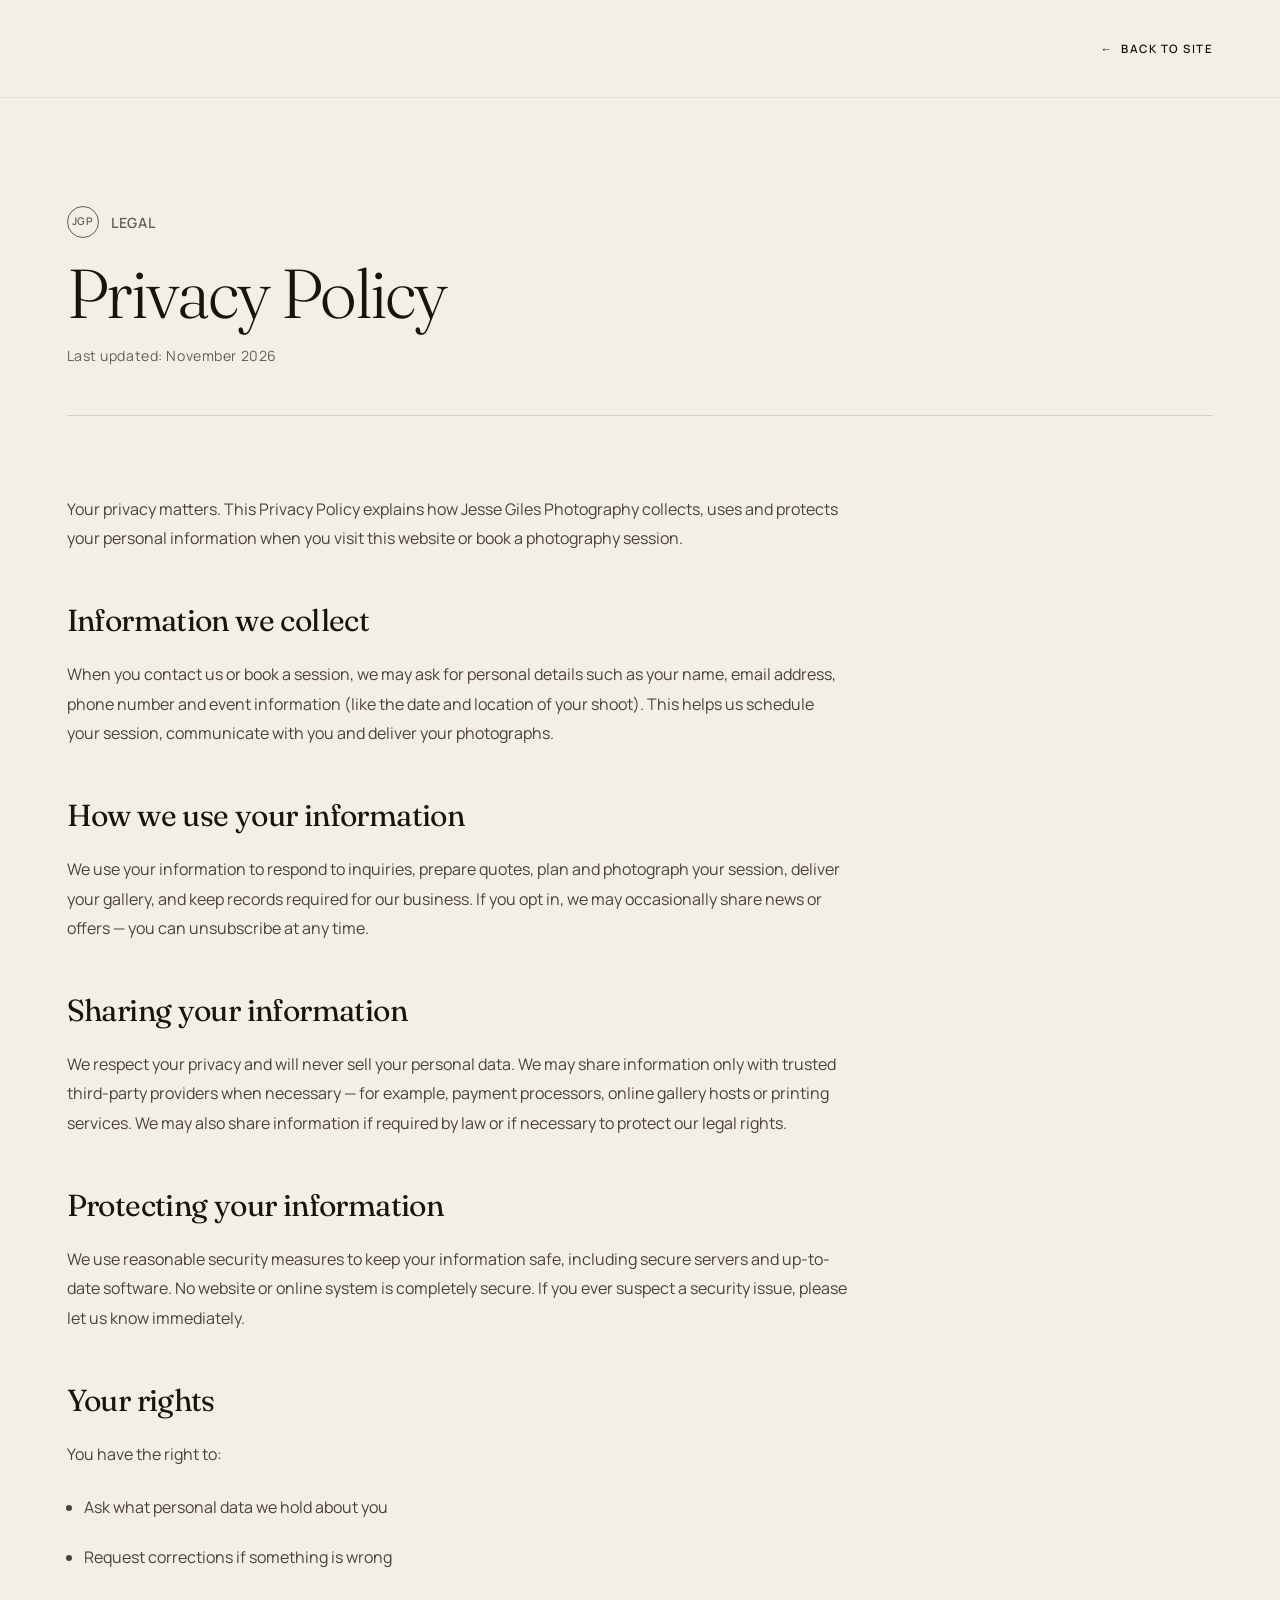
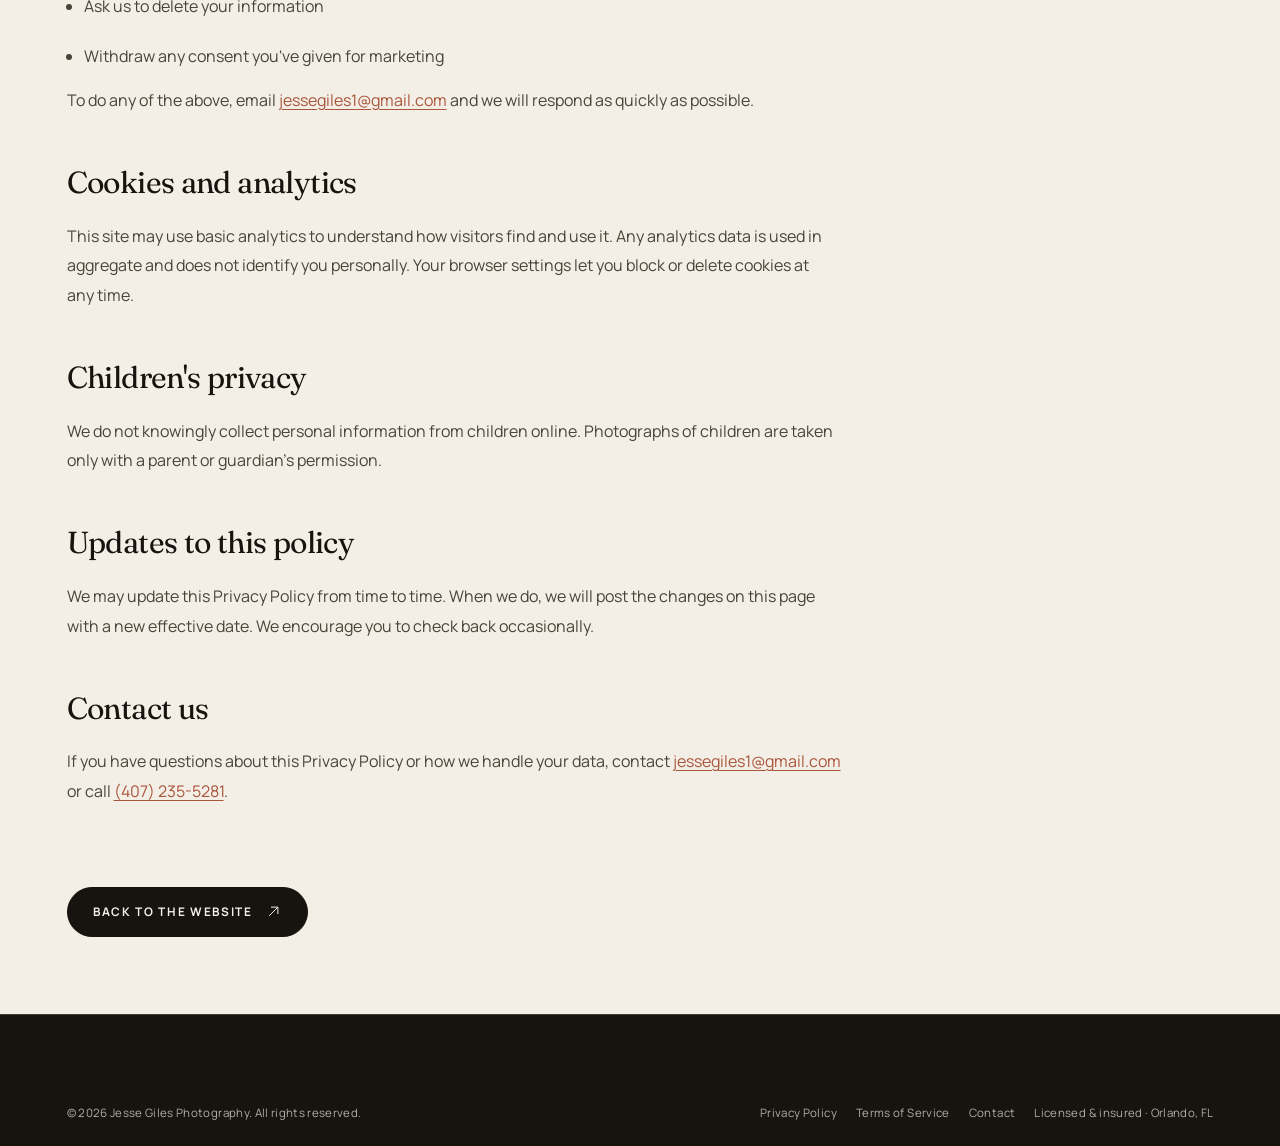
==== privacy-policy.html @ 2204b974 "website updated" ====
<!DOCTYPE html>
<html lang="en">
<head>
  <meta charset="utf-8">
  <meta name="viewport" content="width=device-width, initial-scale=1">
  <title>Privacy Policy | Jesse Giles Photography</title>
  <meta name="description" content="How Jesse Giles Photography collects, uses and protects your personal information.">
  <meta name="theme-color" content="#17130f">
  <link rel="icon" href="assets/img/favicon.svg" type="image/svg+xml">
  <link rel="preload" href="assets/fonts/fraunces-roman.woff2" as="font" type="font/woff2" crossorigin>
  <link rel="preload" href="assets/fonts/manrope.woff2" as="font" type="font/woff2" crossorigin>
  <link rel="stylesheet" href="assets/css/style.css">
</head>
<body class="legal-page">

  <a class="skip-link" href="#main">Skip to content</a>

  <header class="header header--solid">
    <div class="header__inner">
      <a class="brand" href="index.html" aria-label="Jesse Giles Photography, home">
        <span class="brand__logo" aria-hidden="true"></span>
      </a>
      <a class="header__back" href="index.html"><span aria-hidden="true">←</span> Back to site</a>
    </div>
  </header>

  <main id="main" class="legal-page">
    <div class="shell">
      <div class="legal-hero">
        <p class="eyebrow"><span class="eyebrow__num">JGP</span> Legal</p>
        <h1>Privacy Policy</h1>
        <p>Last updated: November 2026</p>
      </div>

      <div class="legal-body">
        <p>Your privacy matters. This Privacy Policy explains how Jesse Giles Photography collects, uses and protects your personal information when you visit this website or book a photography session.</p>

        <h2>Information we collect</h2>
        <p>When you contact us or book a session, we may ask for personal details such as your name, email address, phone number and event information (like the date and location of your shoot). This helps us schedule your session, communicate with you and deliver your photographs.</p>

        <h2>How we use your information</h2>
        <p>We use your information to respond to inquiries, prepare quotes, plan and photograph your session, deliver your gallery, and keep records required for our business. If you opt in, we may occasionally share news or offers — you can unsubscribe at any time.</p>

        <h2>Sharing your information</h2>
        <p>We respect your privacy and will never sell your personal data. We may share information only with trusted third-party providers when necessary — for example, payment processors, online gallery hosts or printing services. We may also share information if required by law or if necessary to protect our legal rights.</p>

        <h2>Protecting your information</h2>
        <p>We use reasonable security measures to keep your information safe, including secure servers and up-to-date software. No website or online system is completely secure. If you ever suspect a security issue, please let us know immediately.</p>

        <h2>Your rights</h2>
        <p>You have the right to:</p>
        <ul>
          <li>Ask what personal data we hold about you</li>
          <li>Request corrections if something is wrong</li>
          <li>Ask us to delete your information</li>
          <li>Withdraw any consent you've given for marketing</li>
        </ul>
        <p>To do any of the above, email <a href="mailto:jessegiles1@gmail.com">jessegiles1@gmail.com</a> and we will respond as quickly as possible.</p>

        <h2>Cookies and analytics</h2>
        <p>This site may use basic analytics to understand how visitors find and use it. Any analytics data is used in aggregate and does not identify you personally. Your browser settings let you block or delete cookies at any time.</p>

        <h2>Children's privacy</h2>
        <p>We do not knowingly collect personal information from children online. Photographs of children are taken only with a parent or guardian's permission.</p>

        <h2>Updates to this policy</h2>
        <p>We may update this Privacy Policy from time to time. When we do, we will post the changes on this page with a new effective date. We encourage you to check back occasionally.</p>

        <h2>Contact us</h2>
        <p>If you have questions about this Privacy Policy or how we handle your data, contact <a href="mailto:jessegiles1@gmail.com">jessegiles1@gmail.com</a> or call <a href="tel:+14072355281">(407) 235-5281</a>.</p>
      </div>

      <div class="legal-foot">
        <a class="btn btn--dark" href="index.html"><span>Back to the website</span><svg class="ico" viewBox="0 0 24 24" aria-hidden="true"><path d="M5 19 19 5M8 5h11v11"/></svg></a>
      </div>
    </div>
  </main>

  <footer class="footer">
    <div class="shell">
      <div class="footer__bottom" style="border-top:0;">
        <p>© 2026 Jesse Giles Photography. All rights reserved.</p>
        <div class="footer__legal">
          <a href="privacy-policy.html">Privacy Policy</a>
          <a href="terms-of-service.html">Terms of Service</a>
          <a href="index.html#contact">Contact</a>
          <span>Licensed &amp; insured · Orlando, FL</span>
        </div>
      </div>
    </div>
  </footer>

</body>
</html>
---- assets/css/style.css ----
/* ==========================================================================
   Jesse Giles Photography — 2026 redesign
   Palette: warm ivory, espresso ink, clay accent
   Type: Fraunces (display) + Manrope (sans)
   ========================================================================== */

/* ---------- Fonts ---------- */
@font-face {
  font-family: "Fraunces";
  font-style: normal;
  font-weight: 300 700;
  font-display: swap;
  src: url("../fonts/fraunces-roman.woff2") format("woff2");
}
@font-face {
  font-family: "Fraunces";
  font-style: italic;
  font-weight: 300 700;
  font-display: swap;
  src: url("../fonts/fraunces-italic.woff2") format("woff2");
}
@font-face {
  font-family: "Manrope";
  font-style: normal;
  font-weight: 400 700;
  font-display: swap;
  src: url("../fonts/manrope.woff2") format("woff2");
}

/* ---------- Reset ---------- */
*,
*::before,
*::after {
  box-sizing: border-box;
}

html {
  -webkit-text-size-adjust: 100%;
  scroll-behavior: smooth;
  scroll-padding-top: 6rem;
}

body,
h1,
h2,
h3,
h4,
p,
figure,
blockquote,
ul,
ol,
dl,
dd {
  margin: 0;
}
ul,
ol {
  padding: 0;
  list-style: none;
}
img,
svg {
  display: block;
  max-width: 100%;
}
img {
  height: auto;
}
button,
input,
select,
textarea {
  font: inherit;
  color: inherit;
}
button {
  background: none;
  border: 0;
  cursor: pointer;
}
a {
  color: inherit;
  text-decoration: none;
}
::selection {
  background: var(--clay);
  color: var(--cream);
}

/* ---------- Tokens ---------- */
:root {
  --ink: #17130f;
  --ink-2: #241e18;
  --ink-3: #33291f;
  --cream: #f4efe6;
  --cream-2: #ece5d9;
  --paper: #faf7f1;
  --sand: #e8dfd0;
  --clay: #a9553c;
  --clay-soft: #d9a58f;
  --olive: #6d7259;
  --muted: #665e54;
  --muted-light: rgba(244, 239, 230, 1);
  --line: rgba(23, 19, 15, 0.14);
  --line-soft: rgba(23, 19, 15, 0.08);
  --line-light: rgba(244, 239, 230, 0.18);
  --serif: "Fraunces", "Iowan Old Style", Georgia, serif;
  --sans: "Manrope", "Helvetica Neue", Arial, sans-serif;
  --gutter: clamp(1.25rem, 5.2vw, 5.5rem);
  --shell: 1480px;
  --section-y: clamp(4.5rem, 7.5vw, 8rem);
  --ease: cubic-bezier(0.22, 1, 0.36, 1);
  --header-h: 88px;
}

/* ---------- Base ---------- */
html {
  scrollbar-color: var(--ink) var(--cream-2);
}
body {
  background: var(--cream);
  color: var(--ink);
  font-family: var(--sans);
  font-size: 16px;
  line-height: 1.65;
  font-weight: 400;
  -webkit-font-smoothing: antialiased;
  -moz-osx-font-smoothing: grayscale;
  overflow-x: hidden;
}
body.is-locked {
  overflow: hidden;
}

.shell {
  width: 100%;
  max-width: var(--shell);
  margin-inline: auto;
  padding-inline: var(--gutter);
}

.section {
  padding-block: var(--section-y);
}

p {
  text-wrap: pretty;
}
h1,
h2,
h3 {
  text-wrap: balance;
}

em {
  font-style: italic;
}

.display {
  font-family: var(--serif);
  font-weight: 400;
  font-size: clamp(2.5rem, 5.1vw, 4.9rem);
  line-height: 1.02;
  letter-spacing: -0.028em;
  font-optical-sizing: auto;
}
.display em {
  font-style: italic;
  font-weight: 300;
  letter-spacing: -0.01em;
}

.eyebrow {
  display: flex;
  align-items: center;
  gap: 0.8rem;
  font-size: 0.74rem;
  font-weight: 600;
  letter-spacing: 0.15em;
  text-transform: uppercase;
  color: var(--muted);
  line-height: 1.5;
}
.eyebrow--light {
  color: var(--muted-light);
}
.eyebrow__num {
  display: inline-flex;
  align-items: center;
  justify-content: center;
  min-width: 2rem;
  height: 2rem;
  border: 1px solid currentColor;
  border-radius: 50%;
  font-size: 0.66rem;
  letter-spacing: 0.04em;
}
.eyebrow__dot {
  width: 6px;
  height: 6px;
  border-radius: 50%;
  background: var(--clay-soft);
  box-shadow: 0 0 0 4px rgba(217, 165, 143, 0.18);
}

.link-arrow {
  display: inline-flex;
  align-items: center;
  gap: 0.6rem;
  font-size: 0.84rem;
  font-weight: 600;
  letter-spacing: 0.1em;
  text-transform: uppercase;
  padding-bottom: 0.35rem;
  border-bottom: 1px solid var(--line);
  transition:
    color 0.35s var(--ease),
    border-color 0.35s var(--ease);
}
.link-arrow span {
  transition: transform 0.4s var(--ease);
}
.link-arrow:hover {
  color: var(--clay);
  border-color: var(--clay);
}
.link-arrow:hover span {
  transform: translateX(4px);
}
.link-arrow--light {
  color: var(--cream);
  border-color: var(--line-light);
}
.link-arrow--light:hover {
  color: var(--clay-soft);
  border-color: var(--clay-soft);
}

.fineprint {
  font-size: 0.85rem;
  line-height: 1.7;
  color: var(--muted);
  padding-top: 0.9rem;
  border-top: 1px solid var(--line);
}

/* ---------- Grain + cursor ---------- */
.grain {
  position: fixed;
  inset: 0;
  z-index: 900;
  pointer-events: none;
  opacity: 0.035;
  background-image: url("data:image/svg+xml,%3Csvg xmlns='http://www.w3.org/2000/svg' width='140' height='140'%3E%3Cfilter id='n'%3E%3CfeTurbulence type='fractalNoise' baseFrequency='0.85' numOctaves='3' stitchTiles='stitch'/%3E%3C/filter%3E%3Crect width='140' height='140' filter='url(%23n)'/%3E%3C/svg%3E");
  background-size: 140px 140px;
  mix-blend-mode: multiply;
}
.cursor {
  position: fixed;
  top: 0;
  left: 0;
  z-index: 1600;
  pointer-events: none;
  opacity: 0;
  transition: opacity 0.3s ease;
  mix-blend-mode: difference;
}
body.has-cursor .cursor {
  opacity: 1;
}
body.has-cursor,
body.has-cursor a,
body.has-cursor button,
body.has-cursor .gallery__open {
  cursor: none;
}
body.has-cursor input,
body.has-cursor textarea,
body.has-cursor select {
  cursor: auto;
}
.cursor__dot,
.cursor__ring {
  position: fixed;
  top: 0;
  left: 0;
  border-radius: 50%;
  transform: translate(-50%, -50%);
  pointer-events: none;
}
.cursor__dot {
  width: 5px;
  height: 5px;
  background: var(--cream);
  mix-blend-mode: difference;
}
.cursor__ring {
  width: 38px;
  height: 38px;
  border: 1px solid rgba(244, 239, 230, 0.65);
  mix-blend-mode: difference;
  transition:
    width 0.35s var(--ease),
    height 0.35s var(--ease),
    background 0.35s var(--ease),
    border-color 0.35s var(--ease);
}
.cursor.is-hover .cursor__ring {
  width: 64px;
  height: 64px;
  background: rgba(244, 239, 230, 0.14);
  border-color: rgba(244, 239, 230, 0.9);
}

/* ---------- Skip link ---------- */
.skip-link {
  position: fixed;
  top: 0.75rem;
  left: 0.75rem;
  z-index: 3000;
  padding: 0.7rem 1.1rem;
  background: var(--ink);
  color: var(--cream);
  font-size: 0.8rem;
  letter-spacing: 0.08em;
  text-transform: uppercase;
  transform: translateY(-160%);
  transition: transform 0.3s var(--ease);
}
.skip-link:focus-visible {
  transform: none;
  outline: 2px solid var(--clay-soft);
}

/* ---------- Buttons ---------- */
.btn {
  position: relative;
  display: inline-flex;
  align-items: center;
  gap: 0.85rem;
  padding: 1.05rem 1.6rem;
  border: 1px solid transparent;
  border-radius: 100px;
  font-size: 0.74rem;
  font-weight: 700;
  letter-spacing: 0.14em;
  text-transform: uppercase;
  line-height: 1;
  overflow: hidden;
  isolation: isolate;
  transition:
    color 0.4s var(--ease),
    border-color 0.4s var(--ease),
    background-color 0.4s var(--ease);
}
.btn::before {
  content: "";
  position: absolute;
  inset: 0;
  z-index: -1;
  background: var(--clay);
  transform: translateY(101%);
  transition: transform 0.5s var(--ease);
}
.btn:hover::before {
  transform: translateY(0);
}
.btn:hover {
  color: var(--cream);
  border-color: var(--clay);
}
.btn .ico {
  width: 15px;
  height: 15px;
  flex: none;
  fill: none;
  stroke: currentColor;
  stroke-width: 1.6;
  transition: transform 0.45s var(--ease);
}
.btn:hover .ico {
  transform: translate(2px, -2px);
}

.btn--light {
  background: var(--cream);
  color: var(--ink);
  border-color: var(--cream);
}
.btn--dark {
  background: var(--ink);
  color: var(--cream);
  border-color: var(--ink);
}
.btn--outline {
  background: transparent;
  color: var(--ink);
  border-color: var(--line);
}
.btn--outline:hover {
  color: var(--cream);
}
.btn--sm {
  padding: 0.9rem 1.3rem;
  font-size: 0.72rem;
  gap: 0.6rem;
}
.btn--sm .ico {
  width: 12px;
  height: 12px;
}

.btn__count {
  display: inline-flex;
  align-items: center;
  justify-content: center;
  min-width: 1.7rem;
  height: 1.7rem;
  padding-inline: 0.35rem;
  border-radius: 100px;
  background: rgba(23, 19, 15, 0.08);
  font-size: 0.68rem;
  letter-spacing: 0.02em;
}
.btn:hover .btn__count {
  background: rgba(244, 239, 230, 0.18);
}

.round-btn {
  width: 48px;
  height: 48px;
  display: grid;
  place-items: center;
  border: 1px solid var(--line);
  border-radius: 50%;
  transition:
    background 0.35s var(--ease),
    color 0.35s var(--ease),
    border-color 0.35s var(--ease);
}
.round-btn svg {
  width: 18px;
  height: 18px;
  fill: none;
  stroke: currentColor;
  stroke-width: 1.4;
}
.round-btn:hover {
  background: var(--ink);
  color: var(--cream);
  border-color: var(--ink);
}

/* ---------- Header ---------- */
.header {
  position: fixed;
  top: 0;
  left: 0;
  right: 0;
  z-index: 800;
  color: var(--cream);
  transition:
    color 0.45s var(--ease),
    background-color 0.45s var(--ease),
    border-color 0.45s var(--ease),
    transform 0.5s var(--ease);
  border-bottom: 1px solid transparent;
}
.header__inner {
  max-width: var(--shell);
  margin-inline: auto;
  padding: 1.15rem var(--gutter);
  display: flex;
  align-items: center;
  justify-content: space-between;
  gap: 2rem;
}
.header.is-scrolled {
  background: rgba(244, 239, 230, 0.86);
  -webkit-backdrop-filter: blur(16px);
  backdrop-filter: blur(16px);
  color: var(--ink);
  border-bottom-color: var(--line-soft);
}
.header.is-hidden {
  transform: translateY(-100%);
}
.header.is-menu-open {
  color: var(--cream);
  background: transparent;
  border-color: transparent;
  backdrop-filter: none;
}

.brand {
  display: inline-flex;
  align-items: center;
  color: inherit;
}
.brand__logo {
  display: block;
  width: clamp(190px, 11vw, 215px);
  aspect-ratio: 472 / 150;
  transition: opacity 0.35s var(--ease);
}
.brand__logo img {
  width: 100%;
}
header .brand__logo img:last-child {
  display: none;
}
header.is-scrolled .brand__logo img:first-child {
  display: none;
}
header.is-scrolled .brand__logo img:last-child {
  display: block;
}
.brand--footer .brand__logo {
  width: clamp(190px, 11vw, 215px);
}

.nav ul {
  display: flex;
  align-items: center;
  gap: clamp(1.1rem, 2.4vw, 2.4rem);
}
.nav__link {
  position: relative;
  font-size: 0.76rem;
  font-weight: 600;
  letter-spacing: 0.11em;
  text-transform: uppercase;
  padding-block: 0.5rem;
}
.nav__link::after {
  content: "";
  position: absolute;
  left: 0;
  bottom: 0.1rem;
  width: 100%;
  height: 1px;
  background: currentColor;
  transform: scaleX(0);
  transform-origin: right;
  transition: transform 0.45s var(--ease);
}
.nav__link:hover::after,
.nav__link.is-active::after {
  transform: scaleX(1);
  transform-origin: left;
}

.header__actions {
  display: flex;
  align-items: center;
  gap: 1rem;
}

.nav-toggle {
  display: none;
  align-items: center;
  gap: 0.7rem;
  padding: 0.6rem 0;
  font-size: 0.72rem;
  font-weight: 600;
  letter-spacing: 0.18em;
  text-transform: uppercase;
}
.nav-toggle__bars {
  display: flex;
  flex-direction: column;
  gap: 5px;
  width: 22px;
}
.nav-toggle__bars i {
  display: block;
  height: 1px;
  width: 100%;
  background: currentColor;
  transition:
    transform 0.4s var(--ease),
    width 0.4s var(--ease);
}
.nav-toggle[aria-expanded="true"] .nav-toggle__bars i:first-child {
  transform: translateY(3px) rotate(45deg);
}
.nav-toggle[aria-expanded="true"] .nav-toggle__bars i:last-child {
  transform: translateY(-3px) rotate(-45deg);
}

/* ---------- Mobile menu ---------- */
.mobile-menu {
  position: fixed;
  inset: 0;
  z-index: 780;
  background: var(--ink);
  color: var(--cream);
  padding: calc(var(--header-h) + 2rem) var(--gutter) 2.5rem;
  display: flex;
  flex-direction: column;
  justify-content: space-between;
  visibility: hidden;
  opacity: 0;
  clip-path: inset(0 0 100% 0);
  transition:
    clip-path 0.7s var(--ease),
    opacity 0.5s,
    visibility 0.7s;
}
.mobile-menu.is-open {
  visibility: visible;
  opacity: 1;
  clip-path: inset(0 0 0 0);
}
.mobile-menu nav ul {
  display: flex;
  flex-direction: column;
  gap: 0.15rem;
}
.mobile-menu nav a {
  display: flex;
  align-items: baseline;
  gap: 1.1rem;
  padding: 0.55rem 0;
  font-family: var(--serif);
  font-size: clamp(2rem, 8vw, 3.1rem);
  line-height: 1.1;
  letter-spacing: -0.02em;
  border-bottom: 1px solid rgba(244, 239, 230, 0.08);
}
.mobile-menu nav a span {
  font-family: var(--sans);
  font-size: 0.68rem;
  letter-spacing: 0.15em;
  color: var(--clay-soft);
  min-width: 1.4rem;
}
.mobile-menu__foot {
  display: flex;
  flex-wrap: wrap;
  gap: 0.4rem 1.5rem;
  padding-top: 1.5rem;
  border-top: 1px solid var(--line-light);
  font-size: 0.85rem;
  color: var(--muted-light);
}
.mobile-menu__foot a {
  color: var(--cream);
}
.mobile-menu__foot p {
  width: 100%;
  font-size: 0.78rem;
  letter-spacing: 0.08em;
  text-transform: uppercase;
}

/* ---------- Hero ---------- */
.hero {
  position: relative;
  min-height: 100svh;
  display: flex;
  flex-direction: column;
  justify-content: flex-end;
  color: var(--cream);
  overflow: hidden;
  isolation: isolate;
}
.hero__media {
  position: absolute;
  inset: 0;
  z-index: -2;
  overflow: hidden;
  background: var(--ink-2);
}
.hero__img {
  width: 100%;
  height: 100%;
  object-fit: cover;
  object-position: center 40%;
  transform: scale(1.06);
  filter: saturate(0.92);
}
.hero__veil {
  position: absolute;
  inset: 0;
  background:
    linear-gradient(
      to top,
      rgba(13, 10, 8, 0.92) 0%,
      rgba(13, 10, 8, 0.42) 38%,
      rgba(13, 10, 8, 0.14) 62%,
      rgba(13, 10, 8, 0.52) 100%
    ),
    radial-gradient(
      120% 80% at 70% 20%,
      rgba(169, 85, 60, 0.18),
      rgba(0, 0, 0, 0.6) 60%
    );
}
.hero__content {
  padding-top: calc(var(--header-h) + 3rem);
  padding-bottom: clamp(1.75rem, 4vh, 3rem);
}
.hero__eyebrow {
  margin-bottom: clamp(1.4rem, 2.6vw, 2.2rem);
}
.hero__title {
  font-family: var(--serif);
  font-size: clamp(3rem, 7.9vw, 7.6rem);
  font-weight: 300;
  line-height: 0.94;
  letter-spacing: -0.035em;
  max-width: 17ch;
}
.hero__title em {
  font-style: italic;
  color: var(--clay-soft);
}
.hero__title .line {
  display: block;
  overflow: hidden;
  padding-bottom: 0.06em;
  margin-bottom: -0.06em;
}
.hero__title .line__inner {
  display: block;
  transform: translateY(0);
}

@keyframes heroIn {
  from {
    opacity: 0;
    transform: translateY(1.1rem);
  }
  to {
    opacity: 1;
    transform: none;
  }
}
.hero__eyebrow,
.hero__lower,
.hero__foot {
  animation: heroIn 0.85s var(--ease) both;
}
.hero__lower {
  animation-delay: 0.1s;
}
.hero__foot {
  animation-delay: 0.2s;
}
.hero__lower {
  display: grid;
  grid-template-columns: minmax(0, 1fr) auto;
  align-items: end;
  gap: 2rem 4rem;
  margin-top: clamp(2rem, 4vw, 3.2rem);
  padding-top: clamp(1.5rem, 3vw, 2rem);
  border-top: 1px solid var(--line-light);
}
.hero__lede {
  max-width: 34rem;
  font-size: clamp(1rem, 1.15vw, 1.1rem);
  line-height: 1.75;
  color: rgba(244, 239, 230, 0.88);
}
.hero__actions {
  display: flex;
  flex-direction: column;
  align-items: flex-start;
  gap: 1.25rem;
}
.hero__actions .link-arrow {
  align-self: flex-start;
}

.hero__foot {
  display: flex;
  align-items: center;
  justify-content: space-between;
  gap: 2rem;
  padding-top: 1.4rem;
  padding-bottom: 1.6rem;
  border-top: 1px solid var(--line-light);
  font-size: 0.8rem;
  letter-spacing: 0.03em;
  color: rgba(244, 239, 230, 0.84);
}
.hero__award {
  display: flex;
  align-items: center;
  gap: 0.8rem;
}
.hero__award-star {
  color: var(--clay-soft);
  font-size: 1.1rem;
}
.hero__award strong {
  color: var(--cream);
  font-weight: 600;
}
.hero__award span {
  color: rgba(244, 239, 230, 0.72);
  font-size: 0.7rem;
  letter-spacing: 0.16em;
  text-transform: uppercase;
}
.hero__award p {
  line-height: 1.45;
}
.hero__scroll {
  display: inline-flex;
  align-items: center;
  gap: 0.7rem;
  font-size: 0.7rem;
  letter-spacing: 0.18em;
  text-transform: uppercase;
  color: rgba(244, 239, 230, 0.78);
}
.hero__scroll-line {
  position: relative;
  width: 42px;
  height: 1px;
  background: rgba(244, 239, 230, 0.25);
  overflow: hidden;
}
.hero__scroll-line::after {
  content: "";
  position: absolute;
  inset: 0;
  background: var(--clay-soft);
  transform: translateX(-100%);
  animation: scrollLine 2.6s var(--ease) infinite;
}
@keyframes scrollLine {
  0% {
    transform: translateX(-100%);
  }
  55%,
  100% {
    transform: translateX(100%);
  }
}
.hero__booking {
  display: inline-flex;
  align-items: center;
  gap: 0.55rem;
}
.status-dot {
  width: 6px;
  height: 6px;
  border-radius: 50%;
  background: #9ab07b;
  box-shadow: 0 0 0 4px rgba(154, 176, 123, 0.16);
}

/* ---------- Marquee ---------- */
.marquee {
  background: var(--cream);
  color: var(--ink);
  border-bottom: 1px solid var(--line);
  overflow: hidden;
  padding: 1.05rem 0;
}
.marquee__track {
  display: flex;
  align-items: center;
  gap: 2.2rem;
  width: max-content;
  animation: marquee 44s linear infinite;
}
.marquee__track span {
  font-family: var(--serif);
  font-size: clamp(1.05rem, 1.8vw, 1.5rem);
  font-weight: 300;
  letter-spacing: -0.01em;
  white-space: nowrap;
}
.marquee__track i {
  color: var(--clay);
  font-style: normal;
  font-size: 0.7rem;
}
@keyframes marquee {
  from {
    transform: translateX(0);
  }
  to {
    transform: translateX(-50%);
  }
}

/* ---------- Intro ---------- */
.intro {
  padding-bottom: clamp(3rem, 6vw, 5rem);
}
.intro__grid {
  display: grid;
  grid-template-columns: minmax(180px, 0.62fr) 1.9fr;
  gap: clamp(2rem, 5vw, 5rem);
  align-items: start;
}
.intro__aside {
  position: sticky;
  top: 8rem;
  display: flex;
  flex-direction: column;
  gap: 1.6rem;
}
.intro__small {
  font-size: 0.84rem;
  line-height: 1.7;
  color: var(--muted);
  letter-spacing: 0.01em;
}
.intro__title {
  max-width: 19ch;
}
.intro__title em {
  color: var(--clay);
}
.intro__copy {
  display: grid;
  grid-template-columns: 1fr 1fr;
  gap: 1.5rem 2.8rem;
  margin-top: clamp(2rem, 3.4vw, 2.8rem);
  max-width: 60rem;
}
.intro__copy p {
  font-size: 1rem;
  line-height: 1.75;
  color: #40382f;
}
.intro__signature {
  display: flex;
  flex-direction: column;
  gap: 0.25rem;
  margin-top: 2.2rem;
  font-family: var(--serif);
  font-style: italic;
  font-size: 1.85rem;
  line-height: 1;
  color: var(--ink);
}
.intro__signature span {
  font-family: var(--sans);
  font-style: normal;
  font-size: 0.68rem;
  letter-spacing: 0.2em;
  text-transform: uppercase;
  color: var(--muted);
  margin-top: 0.35rem;
}

.stats {
  display: grid;
  grid-template-columns: repeat(4, 1fr);
  gap: 0;
  margin-top: clamp(4rem, 8vw, 7rem);
  border-top: 1px solid var(--line);
  border-bottom: 1px solid var(--line);
}
.stat {
  padding: clamp(1.6rem, 3vw, 2.4rem) clamp(1rem, 2vw, 2rem);
  border-right: 1px solid var(--line);
}
.stat:first-child {
  padding-left: 0;
}
.stat:last-child {
  border-right: 0;
}
.stat__num {
  font-family: var(--serif);
  font-size: clamp(2.6rem, 4.4vw, 4rem);
  line-height: 1;
  letter-spacing: -0.04em;
  display: flex;
  align-items: flex-start;
  gap: 0.1rem;
}
.stat__x,
.stat__plus {
  font-size: 0.45em;
  color: var(--clay);
  margin-top: 0.22em;
}
.stat__label {
  margin-top: 0.9rem;
  font-size: 0.74rem;
  letter-spacing: 0.13em;
  text-transform: uppercase;
  line-height: 1.7;
  color: var(--muted);
}

/* ---------- Section head ---------- */
.section-head {
  display: grid;
  grid-template-columns: minmax(0, 1.55fr) minmax(0, 0.8fr);
  gap: clamp(2rem, 5vw, 5rem);
  align-items: end;
  margin-bottom: clamp(2.25rem, 4.2vw, 3.75rem);
}
.section-head__title {
  margin-top: 1.35rem;
  max-width: 18ch;
}
.section-head__title em {
  color: var(--clay);
}
.section-head__side {
  padding-bottom: 0.5rem;
  max-width: 26rem;
  justify-self: end;
}
.section-head__side > p {
  font-size: 0.96rem;
  line-height: 1.75;
  color: #4b4238;
}
.section-head__meta {
  margin-top: 1rem;
  font-size: 0.7rem !important;
  letter-spacing: 0.18em;
  text-transform: uppercase;
  color: var(--muted) !important;
}
.section-head--stack {
  margin-bottom: clamp(2rem, 4vw, 3rem);
}

/* ---------- Work / gallery ---------- */
.work {
  padding-top: clamp(3rem, 6vw, 5rem);
}
.gallery {
  columns: 3;
  column-gap: clamp(0.7rem, 1.5vw, 1.35rem);
  counter-reset: gallery;
}
.gallery__item {
  counter-increment: gallery;
  break-inside: avoid;
  margin-bottom: clamp(0.7rem, 1.5vw, 1.35rem);
  opacity: 1;
}
.gallery__item.is-hidden {
  display: none;
}
.gallery__open {
  display: block;
  width: 100%;
  text-align: left;
}
.gallery__frame {
  display: block;
  position: relative;
  overflow: hidden;
  background: var(--sand);
}
.gallery__frame img {
  width: 100%;
  height: auto;
  transition:
    transform 1.1s var(--ease),
    filter 0.7s var(--ease);
  transform: scale(1.001);
}
.gallery__open:hover .gallery__frame img,
.gallery__open:focus-visible .gallery__frame img {
  transform: scale(1.045);
  filter: brightness(0.92);
}
.gallery__meta {
  display: flex;
  align-items: center;
  justify-content: space-between;
  gap: 1rem;
  padding: 0.7rem 0.1rem 0;
  font-size: 0.7rem;
  letter-spacing: 0.18em;
  text-transform: uppercase;
  color: var(--muted);
}
.gallery__num::before {
  content: counter(gallery, decimal-leading-zero);
}
.gallery__view {
  display: inline-flex;
  align-items: center;
  gap: 0.35rem;
  opacity: 0;
  transform: translateY(4px);
  transition:
    opacity 0.4s var(--ease),
    transform 0.4s var(--ease);
}
.gallery__view svg {
  width: 11px;
  height: 11px;
  fill: none;
  stroke: currentColor;
  stroke-width: 1.8;
}
.gallery__open:hover .gallery__view,
.gallery__open:focus-visible .gallery__view {
  opacity: 1;
  transform: none;
}

.gallery__more {
  display: flex;
  flex-direction: column;
  align-items: center;
  gap: 1rem;
  margin-top: clamp(2rem, 4vw, 3.2rem);
}
.gallery__note {
  font-size: 0.78rem;
  letter-spacing: 0.06em;
  color: var(--muted);
  text-align: center;
}

/* ---------- About ---------- */
.about {
  background: var(--paper);
  border-top: 1px solid var(--line-soft);
  border-bottom: 1px solid var(--line-soft);
}
.about__grid {
  display: grid;
  grid-template-columns: minmax(0, 0.95fr) minmax(0, 1fr);
  gap: clamp(3rem, 7vw, 7rem);
  align-items: start;
}
.about__media {
  position: relative;
  padding-bottom: 5rem;
  padding-right: 2rem;
}
.about__portrait {
  overflow: hidden;
  position: relative;
  z-index: 1;
}
.about__portrait img {
  width: 100%;
  aspect-ratio: 3 / 2;
  object-fit: cover;
  object-position: center 35%;
  filter: saturate(0.9);
}
.about__detail {
  position: absolute;
  z-index: 2;
  right: 0;
  bottom: 0;
  width: 46%;
  border: 8px solid var(--paper);
  overflow: hidden;
}
.about__detail img {
  width: 100%;
  aspect-ratio: 3 / 4;
  object-fit: cover;
}
.badge {
  position: absolute;
  z-index: 3;
  left: -1.5rem;
  bottom: 7rem;
  width: 132px;
  height: 132px;
  border-radius: 50%;
  background: var(--ink);
  color: var(--cream);
  display: grid;
  place-items: center;
  box-shadow: 0 18px 40px rgba(23, 19, 15, 0.22);
}
.badge__ring {
  position: absolute;
  inset: 8px;
  width: calc(100% - 16px);
  height: calc(100% - 16px);
  animation: spin 28s linear infinite;
}
.badge__ring text {
  fill: var(--cream);
  font-family: var(--sans);
  font-size: 7.1px;
  font-weight: 500;
  letter-spacing: 1.45px;
}
.badge__center {
  font-family: var(--serif);
  font-size: 1.9rem;
  letter-spacing: -0.04em;
}
@keyframes spin {
  to {
    transform: rotate(360deg);
  }
}

.about__title {
  margin-top: 1.35rem;
  max-width: 15ch;
}
.about__title em {
  color: var(--clay);
}
.about__copy {
  margin-top: clamp(1.8rem, 3vw, 2.4rem);
  display: flex;
  flex-direction: column;
  gap: 1.2rem;
}
.about__copy p {
  font-size: 1rem;
  line-height: 1.8;
  color: #40382f;
  max-width: 54ch;
}
.about__quote {
  margin-top: 2.2rem;
  padding: 0.2rem 0 0.2rem 1.4rem;
  border-left: 1px solid var(--clay);
}
.about__quote p {
  font-family: var(--serif);
  font-size: clamp(1.25rem, 1.9vw, 1.6rem);
  line-height: 1.35;
  letter-spacing: -0.01em;
  color: var(--ink);
  font-style: italic;
}
.values {
  margin-top: 2.6rem;
  border-top: 1px solid var(--line);
}
.values li {
  display: grid;
  grid-template-columns: 2.4rem 1fr;
  gap: 0.35rem 1.2rem;
  padding: 1.35rem 0;
  border-bottom: 1px solid var(--line);
}
.values__num {
  font-size: 0.66rem;
  letter-spacing: 0.1em;
  color: var(--clay);
  padding-top: 0.35rem;
}
.values h3 {
  font-family: var(--serif);
  font-weight: 400;
  font-size: 1.2rem;
  letter-spacing: -0.01em;
}
.values p {
  grid-column: 2;
  font-size: 0.88rem;
  line-height: 1.7;
  color: var(--muted);
  max-width: 46ch;
}
.about__body .btn {
  margin-top: 2.2rem;
}

/* ---------- Frames ---------- */
.frames {
  position: relative;
  background: var(--ink);
  color: var(--cream);
  overflow: hidden;
}
.frames__pin {
  min-height: 100svh;
  display: flex;
  flex-direction: column;
  justify-content: center;
  gap: clamp(2rem, 5vh, 3.6rem);
  padding-block: clamp(4.5rem, 9vh, 7rem);
}
.frames__head {
  width: 100%;
}
.frames__title {
  margin-top: 1.25rem;
  font-size: clamp(2.4rem, 5.6vw, 5.4rem);
  color: var(--cream);
}
.frames__title em {
  color: var(--clay-soft);
}
.frames__viewport {
  overflow: hidden;
}
.frames__track {
  display: flex;
  align-items: flex-end;
  gap: clamp(1rem, 2.2vw, 2.2rem);
  width: max-content;
  padding-left: var(--gutter);
  padding-right: var(--gutter);
  will-change: transform;
}
.frame {
  flex: none;
}
.frame img {
  object-fit: cover;
  filter: saturate(0.9);
}
.frame--tall img {
  height: clamp(300px, 46vh, 520px);
  width: auto;
  aspect-ratio: 2 / 3;
}
.frame--wide img {
  height: clamp(230px, 34vh, 390px);
  width: auto;
  aspect-ratio: 3 / 2;
}
.frame figcaption {
  display: flex;
  align-items: center;
  gap: 0.6rem;
  padding-top: 0.8rem;
  font-size: 0.72rem;
  letter-spacing: 0.16em;
  text-transform: uppercase;
  color: var(--muted-light);
}
.frame figcaption span {
  color: var(--clay-soft);
  font-size: 0.66rem;
}
.frames__end {
  flex: none;
  width: clamp(260px, 26vw, 360px);
  padding-left: clamp(1rem, 3vw, 3rem);
  padding-bottom: 1.5rem;
  display: flex;
  flex-direction: column;
  align-items: flex-start;
  gap: 1.5rem;
}
.frames__end p {
  font-family: var(--serif);
  font-size: clamp(1.5rem, 2.4vw, 2.1rem);
  line-height: 1.2;
  letter-spacing: -0.02em;
  color: rgba(244, 239, 230, 0.9);
}
.frames__progress {
  width: 100%;
  margin-top: 0.5rem;
  height: 1px;
  background: rgba(244, 239, 230, 0.16);
}
.frames__progress span {
  display: block;
  height: 100%;
  width: 100%;
  background: var(--clay-soft);
  transform: scaleX(0);
  transform-origin: left;
}

/* ---------- Experience ---------- */
.experience {
  background: var(--cream);
}
.steps {
  position: relative;
  margin-top: clamp(1rem, 2vw, 2rem);
  border-top: 1px solid var(--line);
}
.step {
  display: grid;
  grid-template-columns: clamp(70px, 9vw, 140px) minmax(0, 1fr);
  gap: clamp(1rem, 3vw, 3rem);
  padding: clamp(2rem, 3.6vw, 3rem) 0;
  border-bottom: 1px solid var(--line);
  position: relative;
}
.step__marker {
  display: flex;
  align-items: flex-start;
  padding-top: 0.2rem;
}
.step__marker span {
  display: grid;
  place-items: center;
  width: 46px;
  height: 46px;
  border: 1px solid var(--line);
  border-radius: 50%;
  font-size: 0.7rem;
  letter-spacing: 0.04em;
  color: var(--muted);
  transition:
    background 0.5s var(--ease),
    color 0.5s var(--ease),
    border-color 0.5s var(--ease);
}
.step.is-active .step__marker span {
  background: var(--ink);
  color: var(--cream);
  border-color: var(--ink);
}
.step__content {
  max-width: 60rem;
}
.step__content h3 {
  font-family: var(--serif);
  font-size: clamp(1.65rem, 2.8vw, 2.4rem);
  font-weight: 400;
  letter-spacing: -0.025em;
  line-height: 1.15;
}
.step__content p {
  margin-top: 0.85rem;
  max-width: 62ch;
  font-size: 0.98rem;
  line-height: 1.75;
  color: #4b4238;
}
.step__tag {
  display: inline-block;
  margin-top: 1rem;
  font-size: 0.68rem;
  letter-spacing: 0.16em;
  text-transform: uppercase;
  color: var(--clay);
}
.experience__cta {
  display: flex;
  align-items: center;
  justify-content: space-between;
  flex-wrap: wrap;
  gap: 1.5rem;
  margin-top: clamp(2.5rem, 4vw, 3.5rem);
}
.experience__cta p {
  font-family: var(--serif);
  font-size: clamp(1.3rem, 2vw, 1.7rem);
  letter-spacing: -0.015em;
}

/* ---------- Investment ---------- */
.investment {
  background: var(--sand);
  border-top: 1px solid var(--line-soft);
}
.packages {
  display: grid;
  grid-template-columns: repeat(5, minmax(0, 1fr));
  gap: 1.05rem;
  align-items: stretch;
}
.package {
  position: relative;
  display: flex;
  flex-direction: column;
  padding: clamp(1.25rem, 1.8vw, 1.75rem);
  background: var(--paper);
  border: 1px solid rgba(23, 19, 15, 0.1);
  transition:
    transform 0.5s var(--ease),
    box-shadow 0.5s var(--ease),
    border-color 0.5s var(--ease);
}
.package:hover {
  transform: translateY(-6px);
  box-shadow: 0 24px 46px rgba(23, 19, 15, 0.1);
  border-color: rgba(23, 19, 15, 0.2);
}
.package--featured {
  background: var(--ink);
  color: var(--cream);
  border-color: var(--ink);
}
.package--featured:hover {
  box-shadow: 0 26px 52px rgba(23, 19, 15, 0.26);
}
.package__flag {
  position: absolute;
  top: -1px;
  right: 1.1rem;
  transform: translateY(-50%);
  background: var(--clay);
  color: var(--cream);
  font-size: 0.62rem;
  font-weight: 700;
  letter-spacing: 0.16em;
  text-transform: uppercase;
  padding: 0.4rem 0.7rem;
  border-radius: 100px;
}
.package__name {
  font-size: 0.7rem;
  letter-spacing: 0.2em;
  text-transform: uppercase;
  color: var(--muted);
}
.package--featured .package__name {
  color: var(--muted-light);
}
.package__price {
  display: flex;
  align-items: flex-start;
  gap: 0.15rem;
  font-family: var(--serif);
  font-size: clamp(2.3rem, 3.4vw, 3.2rem);
  line-height: 1;
  letter-spacing: -0.04em;
  margin-top: 1.5rem;
  font-variant-numeric: lining-nums;
}
.package__price span {
  font-size: 0.45em;
  margin-top: 0.3em;
  color: var(--clay);
}
.package--featured .package__price span {
  color: var(--clay-soft);
}
.package__hours {
  margin-top: 0.5rem;
  font-size: 0.78rem;
  color: var(--muted);
  letter-spacing: 0.02em;
}
.package--featured .package__hours {
  color: var(--muted-light);
}
.package__list {
  margin-top: 1.35rem;
  padding-top: 1.1rem;
  border-top: 1px solid var(--line);
  display: flex;
  flex-direction: column;
  gap: 0.55rem;
  flex: 1;
}
.package--featured .package__list {
  border-color: var(--line-light);
}
.package__list li {
  position: relative;
  padding-left: 0.95rem;
  font-size: 0.84rem;
  line-height: 1.6;
  color: #4b4238;
}
.package__list li::before {
  content: "";
  position: absolute;
  left: 0;
  top: 0.55em;
  width: 4px;
  height: 4px;
  border-radius: 50%;
  background: var(--clay);
}
.package--featured .package__list li {
  color: rgba(244, 239, 230, 0.78);
}
.package--featured .package__list li::before {
  background: var(--clay-soft);
}
.package__cta {
  display: flex;
  align-items: center;
  justify-content: space-between;
  margin-top: 1.6rem;
  padding-top: 1rem;
  border-top: 1px solid var(--line);
  font-size: 0.7rem;
  font-weight: 600;
  letter-spacing: 0.13em;
  text-transform: uppercase;
}
.package--featured .package__cta {
  border-color: var(--line-light);
}
.package__cta span {
  transition: transform 0.4s var(--ease);
}
.package__cta:hover span {
  transform: translateX(4px);
}

.included {
  display: flex;
  flex-wrap: wrap;
  align-items: center;
  gap: 0.75rem 1.5rem;
  margin-top: 1.6rem;
  padding: 1.3rem 0;
  border-top: 1px solid var(--line);
  border-bottom: 1px solid var(--line);
}
.included__label {
  font-size: 0.68rem;
  letter-spacing: 0.18em;
  text-transform: uppercase;
  color: #9c4b33;
  font-weight: 700;
  margin-right: 0.5rem;
}
.included ul {
  display: flex;
  flex-wrap: wrap;
  gap: 0.5rem 1.6rem;
}
.included li {
  position: relative;
  padding-left: 1rem;
  font-size: 0.82rem;
  color: #4b4238;
}
.included li::before {
  content: "✦";
  position: absolute;
  left: 0;
  top: 0;
  color: var(--clay);
  font-size: 0.6rem;
}

.addons {
  display: grid;
  grid-template-columns: 1fr 1.25fr;
  gap: clamp(2rem, 6vw, 6rem);
  margin-top: clamp(3rem, 6vw, 5rem);
  align-items: start;
}
.addons__intro h3 {
  font-size: clamp(2rem, 3.2vw, 3rem);
}
.addons__intro h3 em {
  color: var(--clay);
}
.addons__intro p {
  margin-top: 1rem;
  max-width: 32ch;
  font-size: 0.92rem;
  line-height: 1.7;
  color: var(--muted);
}
.addons__list {
  border-top: 1px solid var(--line);
}
.addons__list li {
  display: flex;
  align-items: baseline;
  justify-content: space-between;
  gap: 1.5rem;
  padding: 1.05rem 0;
  border-bottom: 1px solid var(--line);
  font-size: 0.94rem;
}
.addons__list li > span:last-child {
  font-family: var(--serif);
  font-size: 1.15rem;
  letter-spacing: -0.01em;
  white-space: nowrap;
  text-align: right;
}
.addons__list small {
  font-family: var(--sans);
  font-size: 0.7rem;
  color: var(--muted);
}
.addons__list em {
  display: block;
  font-family: var(--sans);
  font-style: normal;
  font-size: 0.68rem;
  letter-spacing: 0.09em;
  text-transform: uppercase;
  color: var(--muted);
  text-align: right;
}
.investment__cta {
  display: flex;
  align-items: center;
  justify-content: space-between;
  flex-wrap: wrap;
  gap: 1.5rem;
  margin-top: clamp(2.5rem, 5vw, 4rem);
  padding-top: 1.6rem;
  border-top: 1px solid var(--line);
}
.investment__cta p {
  font-family: var(--serif);
  font-size: clamp(1.15rem, 1.8vw, 1.5rem);
  letter-spacing: -0.01em;
}

/* ---------- Reviews ---------- */
.reviews {
  background: var(--paper);
  border-top: 1px solid var(--line-soft);
  overflow: hidden;
}
.reviews__head {
  display: flex;
  align-items: flex-end;
  justify-content: space-between;
  gap: 2.5rem;
  margin-bottom: clamp(2.5rem, 4vw, 3.5rem);
}
.reviews__title {
  margin-top: 1.35rem;
  max-width: 15ch;
}
.reviews__title em {
  color: var(--clay);
}
.reviews__score {
  text-align: right;
  flex: none;
  padding-bottom: 0.4rem;
}
.reviews__rating {
  display: flex;
  align-items: center;
  justify-content: flex-end;
  gap: 1rem;
}
.reviews__rating > span:first-child {
  font-family: var(--serif);
  font-size: clamp(2.6rem, 4vw, 3.6rem);
  line-height: 1;
  letter-spacing: -0.04em;
}
.stars {
  color: var(--clay);
  letter-spacing: 0.18em;
  font-size: 0.8rem;
}
.reviews__score-label {
  margin-top: 0.6rem;
  font-size: 0.78rem;
  line-height: 1.7;
  color: var(--muted);
  letter-spacing: 0.04em;
}
.reviews__score-label span {
  font-size: 0.68rem;
  letter-spacing: 0.12em;
  text-transform: uppercase;
}

.reviews__slider {
  overflow-x: auto;
  overflow-y: hidden;
  scroll-snap-type: x mandatory;
  scrollbar-width: none;
  -ms-overflow-style: none;
  cursor: grab;
}
.reviews__slider::-webkit-scrollbar {
  display: none;
}
.reviews__slider.is-dragging {
  cursor: grabbing;
  scroll-snap-type: none;
}
.reviews__track {
  display: flex;
  gap: 1rem;
  padding-inline: var(--gutter);
  width: max-content;
}
.review {
  width: clamp(300px, 34vw, 480px);
  flex: none;
  scroll-snap-align: start;
  background: var(--cream);
  border: 1px solid rgba(23, 19, 15, 0.09);
  padding: clamp(1.6rem, 2.6vw, 2.4rem);
  display: flex;
  flex-direction: column;
  min-height: 330px;
}
.review__mark {
  font-family: var(--serif);
  font-size: 3rem;
  line-height: 0.6;
  color: var(--clay);
  height: 1.5rem;
}
.review__text {
  font-size: 0.96rem;
  line-height: 1.75;
  color: #3d352c;
  margin-top: 0.8rem;
  flex: 1;
}
.review__foot {
  display: flex;
  align-items: center;
  gap: 0.8rem;
  margin-top: 1.8rem;
  padding-top: 1.2rem;
  border-top: 1px solid var(--line);
}
.review__avatar {
  display: grid;
  place-items: center;
  width: 40px;
  height: 40px;
  border-radius: 50%;
  background: var(--sand);
  font-family: var(--serif);
  font-size: 0.72rem;
  letter-spacing: 0.02em;
  color: var(--ink);
}
.review__foot strong {
  display: block;
  font-size: 0.82rem;
  font-weight: 600;
  letter-spacing: 0.02em;
}
.review__foot small {
  display: block;
  font-size: 0.68rem;
  letter-spacing: 0.14em;
  text-transform: uppercase;
  color: var(--muted);
  margin-top: 0.15rem;
}

.reviews__controls {
  display: flex;
  align-items: center;
  gap: 1.4rem;
  margin-top: 1.8rem;
}
.reviews__bar {
  position: relative;
  width: min(220px, 34vw);
  height: 1px;
  background: var(--line);
}
.reviews__bar span {
  display: block;
  height: 100%;
  width: 100%;
  background: var(--ink);
  transform: scaleX(0.22);
  transform-origin: left;
}
.reviews__swipe {
  margin-top: 1rem;
  font-size: 0.68rem;
  letter-spacing: 0.16em;
  text-transform: uppercase;
  color: var(--muted);
}

/* ---------- FAQ ---------- */
.faq {
  background: var(--cream);
}
.faq__grid {
  display: grid;
  grid-template-columns: minmax(0, 0.8fr) minmax(0, 1.2fr);
  gap: clamp(2.5rem, 7vw, 8rem);
  align-items: start;
}
.faq__intro {
  position: sticky;
  top: 8rem;
}
.faq__title {
  margin-top: 1.35rem;
  max-width: 8ch;
}
.faq__title em {
  color: var(--clay);
}
.faq__lede {
  margin-top: 1.4rem;
  font-size: 0.96rem;
  line-height: 1.75;
  color: var(--muted);
  max-width: 30ch;
}
.faq__intro .link-arrow {
  margin-top: 2rem;
}

.accordion {
  border-top: 1px solid var(--line);
}
.accordion__item {
  border-bottom: 1px solid var(--line);
}
.accordion__item h3 {
  font-weight: 400;
}
.accordion__trigger {
  display: flex;
  align-items: center;
  justify-content: space-between;
  gap: 1.5rem;
  width: 100%;
  padding: 1.45rem 0;
  text-align: left;
  font-family: var(--serif);
  font-size: clamp(1.05rem, 1.7vw, 1.3rem);
  letter-spacing: -0.01em;
  line-height: 1.35;
  color: var(--ink);
  transition: color 0.3s var(--ease);
}
.accordion__trigger:hover {
  color: var(--clay);
}
.accordion__trigger i {
  position: relative;
  flex: none;
  width: 18px;
  height: 18px;
  transition: transform 0.45s var(--ease);
}
.accordion__trigger i::before,
.accordion__trigger i::after {
  content: "";
  position: absolute;
  top: 50%;
  left: 0;
  width: 100%;
  height: 1px;
  background: currentColor;
}
.accordion__trigger i::after {
  transform: rotate(90deg);
}
.accordion__trigger[aria-expanded="true"] i {
  transform: rotate(45deg);
}
.accordion__panel {
  overflow: hidden;
}
.accordion__panel p {
  padding: 0 2rem 1.6rem 0;
  max-width: 62ch;
  font-size: 0.96rem;
  line-height: 1.8;
  color: #4b4238;
}

/* ---------- Areas ---------- */
.areas {
  background: var(--sand);
  border-top: 1px solid var(--line-soft);
  padding-block: clamp(4rem, 8vw, 7rem);
}
.areas__grid {
  display: grid;
  grid-template-columns: 1fr 1fr;
  gap: clamp(2rem, 6vw, 6rem);
  margin-top: 1.5rem;
  align-items: end;
}
.areas__title {
  font-size: clamp(2.3rem, 4.6vw, 4.4rem);
}
.areas__title em {
  color: var(--clay);
}
.areas__body p {
  font-size: 0.96rem;
  line-height: 1.75;
  color: #4b4238;
  max-width: 42ch;
}
.areas__list {
  display: flex;
  flex-wrap: wrap;
  gap: 0.45rem;
  margin-top: 1.6rem;
}
.areas__list li {
  padding: 0.45rem 0.9rem;
  border: 1px solid rgba(23, 19, 15, 0.16);
  border-radius: 100px;
  font-size: 0.74rem;
  letter-spacing: 0.06em;
  transition:
    background 0.35s var(--ease),
    color 0.35s var(--ease),
    border-color 0.35s var(--ease);
}
.areas__list li:hover {
  background: var(--ink);
  color: var(--cream);
  border-color: var(--ink);
}

/* ---------- Contact ---------- */
.contact {
  position: relative;
  background: var(--ink);
  color: var(--cream);
  padding-top: clamp(5rem, 9vw, 8rem);
  overflow: hidden;
}
.contact__grid {
  display: grid;
  grid-template-columns: minmax(0, 0.92fr) minmax(0, 1fr);
  gap: clamp(3rem, 7vw, 7rem);
  align-items: start;
  padding-bottom: clamp(4rem, 8vw, 7rem);
}
.contact__title {
  margin-top: 1.5rem;
  font-family: var(--serif);
  font-weight: 300;
  font-size: clamp(2.8rem, 6vw, 5.8rem);
  line-height: 0.98;
  letter-spacing: -0.035em;
  max-width: 12ch;
}
.contact__title em {
  color: var(--clay-soft);
}
.contact__lede {
  margin-top: 1.6rem;
  max-width: 34rem;
  font-size: 1rem;
  line-height: 1.75;
  color: rgba(244, 239, 230, 0.8);
}
.contact__details {
  display: grid;
  grid-template-columns: 1fr 1fr;
  gap: 1.8rem 2rem;
  margin-top: clamp(2.5rem, 4vw, 3.5rem);
  padding-top: 2rem;
  border-top: 1px solid var(--line-light);
}
.contact__label {
  font-size: 0.7rem;
  letter-spacing: 0.18em;
  text-transform: uppercase;
  color: var(--clay-soft);
  margin-bottom: 0.45rem;
}
.contact__details a,
.contact__details p:not(.contact__label) {
  font-size: 0.94rem;
  line-height: 1.65;
  color: rgba(244, 239, 230, 0.9);
}
.contact__details a:hover {
  color: var(--clay-soft);
}
.contact__social {
  display: flex;
  flex-wrap: wrap;
  gap: 0.6rem 1.6rem;
  margin-top: 2.4rem;
  padding-top: 1.5rem;
  border-top: 1px solid var(--line-light);
}
.contact__social a {
  display: inline-flex;
  gap: 0.35rem;
  font-size: 0.7rem;
  letter-spacing: 0.14em;
  text-transform: uppercase;
  color: rgba(244, 239, 230, 0.82);
  transition: color 0.3s var(--ease);
}
.contact__social a:hover {
  color: var(--clay-soft);
}

.contact__form {
  padding-top: 0.5rem;
}
.form {
  display: flex;
  flex-direction: column;
  gap: 1.5rem;
}
.form__row {
  display: grid;
  grid-template-columns: 1fr 1fr;
  gap: 1.5rem;
}
.field {
  display: flex;
  flex-direction: column;
  gap: 0.55rem;
}
.field > span {
  font-size: 0.68rem;
  letter-spacing: 0.15em;
  text-transform: uppercase;
  color: rgba(244, 239, 230, 0.74);
}
.field > span i {
  color: var(--clay-soft);
  font-style: normal;
}
.field input,
.field select,
.field textarea {
  width: 100%;
  background: transparent;
  border: 0;
  border-bottom: 1px solid rgba(244, 239, 230, 0.22);
  border-radius: 0;
  padding: 0.7rem 0;
  font-size: 0.92rem;
  color: var(--cream);
  transition: border-color 0.3s var(--ease);
}
.field textarea {
  resize: vertical;
  min-height: 96px;
  line-height: 1.6;
}
.field input::placeholder,
.field textarea::placeholder {
  color: rgba(244, 239, 230, 0.28);
}
.field input:focus,
.field select:focus,
.field textarea:focus {
  outline: none;
  border-color: var(--clay-soft);
}
.field select {
  appearance: none;
  background-image: url("data:image/svg+xml,%3Csvg xmlns='http://www.w3.org/2000/svg' width='12' height='12' viewBox='0 0 24 24' fill='none' stroke='%23f4efe6' stroke-width='1.5'%3E%3Cpath d='m6 9 6 6 6-6'/%3E%3C/svg%3E");
  background-repeat: no-repeat;
  background-position: right 0.2rem center;
  padding-right: 1.6rem;
  color-scheme: dark;
}
.field select option {
  background: var(--ink-2);
  color: var(--cream);
}
.field input[type="date"] {
  color-scheme: dark;
}
.field input[type="date"]::-webkit-calendar-picker-indicator {
  filter: invert(0.8);
  cursor: pointer;
}
.field.is-invalid input,
.field.is-invalid textarea {
  border-color: #c76b4f;
}

.form__submit {
  display: flex;
  align-items: center;
  gap: 1.5rem;
  flex-wrap: wrap;
  margin-top: 0.5rem;
}
.form__note {
  font-size: 0.76rem;
  line-height: 1.7;
  color: rgba(244, 239, 230, 0.72);
  max-width: 22rem;
}
.form__note a {
  color: rgba(244, 239, 230, 0.8);
  text-decoration: underline;
  text-underline-offset: 2px;
}
.form__status {
  font-size: 0.86rem;
  color: var(--clay-soft);
  min-height: 1.2em;
}
.form__status.is-error {
  color: #e6a08a;
}

.contact__marquee {
  display: flex;
  align-items: center;
  gap: 2.5rem;
  width: max-content;
  padding-bottom: clamp(1.2rem, 2.5vw, 2.4rem);
  opacity: 0.38;
  animation: marquee 50s linear infinite;
}
.contact__marquee span {
  font-family: var(--serif);
  font-size: clamp(3rem, 9vw, 9rem);
  line-height: 0.9;
  letter-spacing: -0.03em;
  white-space: nowrap;
}
.contact__marquee i {
  font-style: normal;
  font-size: 1.6rem;
  color: var(--clay-soft);
}

/* ---------- Legal pages ---------- */
.legal-page {
  background: var(--cream);
}
.header--solid {
  background: rgba(244, 239, 230, 0.92);
  -webkit-backdrop-filter: blur(16px);
  backdrop-filter: blur(16px);
  color: var(--ink);
  border-bottom-color: var(--line-soft);
}
.header--solid .header__back {
  color: var(--ink);
}
.header__back {
  display: inline-flex;
  align-items: center;
  gap: 0.5rem;
  font-size: 0.72rem;
  font-weight: 600;
  letter-spacing: 0.13em;
  text-transform: uppercase;
}
.header__back span {
  transition: transform 0.35s var(--ease);
}
.header__back:hover span {
  transform: translateX(-3px);
}
.legal-hero {
  padding-top: calc(var(--header-h) + clamp(4rem, 8vw, 7rem));
  padding-bottom: clamp(2rem, 4vw, 3rem);
  border-bottom: 1px solid var(--line);
}
.legal-hero h1 {
  margin-top: 1.2rem;
  font-family: var(--serif);
  font-weight: 300;
  font-size: clamp(2.6rem, 5.4vw, 4.6rem);
  line-height: 1.02;
  letter-spacing: -0.03em;
}
.legal-hero p {
  margin-top: 1rem;
  color: var(--muted);
  font-size: 0.88rem;
  letter-spacing: 0.04em;
}
.legal-body {
  max-width: 780px;
  padding-block: clamp(2.5rem, 5vw, 4.5rem);
}
.legal-body h2 {
  font-family: var(--serif);
  font-weight: 400;
  font-size: clamp(1.5rem, 2.4vw, 1.9rem);
  letter-spacing: -0.02em;
  margin-top: 2.6rem;
}
.legal-body h2:first-child {
  margin-top: 0;
}
.legal-body p,
.legal-body li {
  font-size: 1rem;
  line-height: 1.85;
  color: #4b4238;
  margin-top: 0.9rem;
}
.legal-body ul {
  margin-top: 0.6rem;
  display: flex;
  flex-direction: column;
  gap: 0.35rem;
  padding-left: 1.1rem;
  list-style: disc;
}
.legal-body a {
  color: var(--clay);
  text-decoration: underline;
  text-underline-offset: 3px;
}
.legal-body strong {
  color: var(--ink);
  font-weight: 600;
}
.legal-foot {
  padding-bottom: clamp(3rem, 6vw, 5rem);
}
.legal-foot .btn {
  margin-top: 1rem;
}

/* ---------- Footer ---------- */
.footer {
  background: var(--ink);
  color: var(--cream);
  border-top: 1px solid var(--line-light);
  padding-top: clamp(3rem, 5vw, 4.5rem);
}
.footer__top {
  display: flex;
  align-items: center;
  gap: 2rem;
  padding-bottom: 2.5rem;
  border-bottom: 1px solid var(--line-light);
}
.footer__tagline {
  margin-left: auto;
  font-family: var(--serif);
  font-size: 0.95rem;
  font-style: italic;
  color: rgba(244, 239, 230, 0.68);
  max-width: 26ch;
}
.footer__top-btn {
  display: grid;
  place-items: center;
  width: 46px;
  height: 46px;
  border: 1px solid var(--line-light);
  border-radius: 50%;
  transition:
    background 0.35s var(--ease),
    color 0.35s var(--ease);
}
.footer__top-btn svg {
  width: 17px;
  height: 17px;
  fill: none;
  stroke: currentColor;
  stroke-width: 1.4;
}
.footer__top-btn:hover {
  background: var(--cream);
  color: var(--ink);
}

.footer__grid {
  display: grid;
  grid-template-columns: 1fr 1fr 1.15fr 1.2fr;
  gap: clamp(2rem, 4vw, 4rem);
  padding-block: clamp(2.5rem, 4vw, 3.5rem);
}
.footer__heading {
  font-size: 0.7rem;
  letter-spacing: 0.18em;
  text-transform: uppercase;
  color: var(--clay-soft);
  margin-bottom: 1.2rem;
}
.footer__col ul {
  display: flex;
  flex-direction: column;
  gap: 0.6rem;
}
.footer__col a,
.footer__col span {
  font-size: 0.86rem;
  line-height: 1.7;
  color: rgba(244, 239, 230, 0.76);
}
.footer__col .btn,
.footer__col .btn span {
  color: var(--ink);
}
.footer__col .btn:hover,
.footer__col .btn:hover span {
  color: var(--cream);
}
.footer__col a {
  transition: color 0.3s var(--ease);
}
.footer__col a:hover {
  color: var(--cream);
}
.footer__col--cta p {
  font-family: var(--serif);
  font-size: 1.05rem;
  line-height: 1.4;
  color: rgba(244, 239, 230, 0.85);
  margin-bottom: 1.2rem;
  max-width: 22ch;
}

.footer__bottom {
  display: flex;
  align-items: center;
  justify-content: space-between;
  flex-wrap: wrap;
  gap: 1rem 2rem;
  padding-block: 1.5rem;
  border-top: 1px solid var(--line-light);
  font-size: 0.72rem;
  letter-spacing: 0.03em;
  color: rgba(244, 239, 230, 0.7);
}
.footer__legal {
  display: flex;
  flex-wrap: wrap;
  gap: 1.2rem;
}
.footer__legal a:hover {
  color: var(--cream);
}

/* ---------- Lightbox ---------- */
.lightbox {
  position: fixed;
  inset: 0;
  z-index: 1500;
  background: rgba(13, 10, 8, 0.97);
  -webkit-backdrop-filter: blur(10px);
  backdrop-filter: blur(10px);
  color: var(--cream);
  display: grid;
  grid-template-rows: auto 1fr auto;
  padding: 1.2rem clamp(1rem, 3vw, 2.5rem) 1.2rem;
}
.lightbox[hidden] {
  display: none;
}
.lightbox__top {
  display: flex;
  align-items: center;
  justify-content: space-between;
  gap: 1rem;
  padding-bottom: 0.6rem;
}
.lightbox__count {
  font-size: 0.76rem;
  letter-spacing: 0.16em;
  font-variant-numeric: tabular-nums;
  color: rgba(244, 239, 230, 0.7);
}
.lightbox__of {
  margin: 0 0.4rem;
  color: var(--clay-soft);
}
.lightbox__close {
  display: inline-flex;
  align-items: center;
  gap: 0.6rem;
  font-size: 0.72rem;
  letter-spacing: 0.15em;
  text-transform: uppercase;
  padding: 0.5rem 0;
}
.lightbox__close svg {
  width: 16px;
  height: 16px;
  fill: none;
  stroke: currentColor;
  stroke-width: 1.3;
}
.lightbox__close:hover {
  color: var(--clay-soft);
}
.lightbox__stage {
  display: flex;
  align-items: center;
  justify-content: center;
  overflow: hidden;
  min-height: 0;
}
.lightbox__stage img {
  max-width: min(1100px, 90vw);
  max-height: calc(100svh - 10rem);
  width: auto;
  height: auto;
  object-fit: contain;
}
.lightbox__nav {
  position: fixed;
  top: 50%;
  z-index: 2;
  transform: translateY(-50%);
  display: grid;
  place-items: center;
  width: 52px;
  height: 52px;
  border: 1px solid rgba(244, 239, 230, 0.25);
  border-radius: 50%;
  background: rgba(13, 10, 8, 0.4);
  color: var(--cream);
  transition:
    background 0.3s var(--ease),
    color 0.3s var(--ease),
    border-color 0.3s var(--ease);
}
.lightbox__nav svg {
  width: 20px;
  height: 20px;
  fill: none;
  stroke: currentColor;
  stroke-width: 1.3;
}
.lightbox__nav:hover {
  background: var(--cream);
  color: var(--ink);
  border-color: var(--cream);
}
.lightbox__nav--prev {
  left: clamp(0.5rem, 2vw, 2rem);
}
.lightbox__nav--next {
  right: clamp(0.5rem, 2vw, 2rem);
}
.lightbox__hint {
  text-align: center;
  font-size: 0.68rem;
  letter-spacing: 0.13em;
  text-transform: uppercase;
  color: rgba(244, 239, 230, 0.55);
  padding-top: 0.6rem;
}

/* ---------- Focus ---------- */
:focus-visible {
  outline: 2px solid var(--clay);
  outline-offset: 4px;
}
.contact :focus-visible,
.frames :focus-visible,
.lightbox :focus-visible,
.footer :focus-visible {
  outline-color: var(--clay-soft);
}

/* ==========================================================================
   Responsive
   ========================================================================== */
@media (max-width: 1200px) {
  .packages {
    grid-template-columns: repeat(3, minmax(0, 1fr));
  }
  .footer__grid {
    grid-template-columns: 1fr 1fr 1fr;
  }
  .footer__col--cta {
    grid-column: span 3;
    display: flex;
    flex-direction: column;
    align-items: flex-start;
  }
  .footer__col--cta p {
    max-width: 34ch;
    margin-bottom: 1rem;
  }
}

@media (max-width: 1024px) {
  :root {
    --header-h: 76px;
  }
  .nav {
    display: none;
  }
  .nav-toggle {
    display: inline-flex;
  }
  .header__cta {
    display: none;
  }
  .intro__grid {
    grid-template-columns: 1fr;
    gap: 2rem;
  }
  .intro__aside {
    position: static;
    flex-direction: row;
    align-items: center;
    justify-content: space-between;
    gap: 2rem;
  }
  .intro__small {
    text-align: right;
  }
  .about__grid {
    grid-template-columns: 1fr;
    gap: 3.5rem;
  }
  .about__media {
    max-width: 620px;
    padding-bottom: 4rem;
    padding-right: 4rem;
  }
  .about__body {
    max-width: 720px;
  }
  .contact__grid {
    grid-template-columns: 1fr;
    gap: 3.5rem;
  }
  .contact__title {
    max-width: 16ch;
  }
  .contact__details {
    max-width: 640px;
  }
  .faq__grid {
    grid-template-columns: 1fr;
    gap: 2.5rem;
  }
  .faq__intro {
    position: static;
  }
  .faq__title {
    max-width: none;
  }
  .faq__lede {
    max-width: 46ch;
  }
  .reviews__head {
    flex-direction: column;
    align-items: flex-start;
  }
  .reviews__score {
    text-align: left;
  }
  .reviews__rating {
    justify-content: flex-start;
  }
  .section-head {
    grid-template-columns: 1fr;
    gap: 1.5rem;
  }
  .section-head__side {
    justify-self: start;
    max-width: 34rem;
  }
}

@media (max-width: 900px) {
  .grain {
    display: none;
  }
  .gallery {
    columns: 2;
  }
  .areas__grid {
    grid-template-columns: 1fr;
    gap: 2rem;
    align-items: start;
  }
  .addons {
    grid-template-columns: 1fr;
    gap: 2rem;
  }
  .addons__intro p {
    max-width: 46ch;
  }
  .packages {
    grid-template-columns: repeat(2, minmax(0, 1fr));
  }
  .hero__foot {
    flex-wrap: wrap;
    justify-content: space-between;
  }
  .hero__scroll {
    display: none;
  }
  .frames__pin {
    min-height: auto;
    padding-block: clamp(4rem, 9vw, 6rem);
  }
  .frames__viewport {
    overflow-x: auto;
    scroll-snap-type: x mandatory;
    padding-bottom: 1rem;
    scrollbar-width: none;
  }
  .frames__viewport::-webkit-scrollbar {
    display: none;
  }
  .frame {
    scroll-snap-align: start;
  }
  .frame--tall img {
    height: clamp(300px, 48vh, 460px);
  }
  .frame--wide img {
    height: clamp(230px, 36vh, 340px);
  }
  .frames__progress {
    display: none;
  }
}

@media (max-width: 760px) {
  :root {
    --section-y: clamp(4rem, 12vw, 6rem);
  }
  .hero {
    min-height: 100svh;
  }
  .hero__content {
    padding-top: calc(var(--header-h) + 3rem);
  }
  .hero__lower {
    grid-template-columns: 1fr;
    gap: 1.8rem;
  }
  .hero__lede {
    font-size: 0.94rem;
  }
  .hero__actions {
    flex-direction: row;
    align-items: center;
    flex-wrap: wrap;
    gap: 1.3rem;
  }
  .hero__award {
    display: none;
  }
  .hero__foot {
    justify-content: flex-end;
  }
  .hero__booking {
    font-size: 0.7rem;
  }
  .intro__copy {
    grid-template-columns: 1fr;
  }
  .stats {
    grid-template-columns: 1fr 1fr;
  }
  .stat {
    padding: 1.5rem 1.2rem;
  }
  .stat:first-child {
    padding-left: 1.2rem;
  }
  .stat:nth-child(2) {
    border-right: 0;
  }
  .stat:nth-child(1),
  .stat:nth-child(2) {
    border-bottom: 1px solid var(--line);
  }
  .stat__num {
    font-size: 2.6rem;
  }
  .about__media {
    padding-right: 2.5rem;
    padding-bottom: 3rem;
  }
  .badge {
    width: 104px;
    height: 104px;
    left: -0.75rem;
    bottom: 5.5rem;
  }
  .badge__ring text {
    font-size: 8px;
  }
  .step {
    grid-template-columns: 1fr;
    gap: 0.9rem;
  }
  .step__marker {
    padding-top: 0;
  }
  .step__marker span {
    width: 38px;
    height: 38px;
  }
  .experience__cta {
    flex-direction: column;
    align-items: flex-start;
  }
  .footer__top {
    flex-wrap: wrap;
  }
  .footer__tagline {
    margin-left: 0;
    width: 100%;
    max-width: none;
  }
  .footer__top-btn {
    margin-left: auto;
  }
  .footer__grid {
    grid-template-columns: 1fr 1fr;
  }
  .footer__col--cta {
    grid-column: span 2;
  }
  .form__row {
    grid-template-columns: 1fr;
  }
  .contact__details {
    grid-template-columns: 1fr;
    gap: 1.4rem;
  }
  .contact__marquee span {
    font-size: clamp(3.5rem, 14vw, 6rem);
  }
  .lightbox__nav {
    width: 42px;
    height: 42px;
    top: auto;
    bottom: 3.2rem;
    transform: none;
  }
  .lightbox__stage img {
    max-height: calc(100svh - 12rem);
  }
  .lightbox__hint {
    display: none;
  }
  .review {
    min-height: 0;
  }
  .reviews__controls {
    margin-top: 1.4rem;
  }
}

@media (max-width: 560px) {
  :root {
    --gutter: 1.15rem;
  }
  .brand__logo {
    width: 120px;
  }
  .nav-toggle__label {
    display: none;
  }
  .hero__title {
    font-size: clamp(2.7rem, 12.5vw, 4.2rem);
  }
  .hero__eyebrow {
    font-size: 0.7rem;
    letter-spacing: 0.11em;
    gap: 0.5rem;
  }
  .hero__eyebrow .eyebrow__dot {
    display: none;
  }
  .hero__lede {
    max-width: 28rem;
  }
  .hero__foot {
    padding-top: 1rem;
    padding-bottom: 1.2rem;
  }
  .display {
    font-size: clamp(2.1rem, 9vw, 2.9rem);
  }
  .intro__aside {
    flex-direction: column;
    align-items: flex-start;
    gap: 0.9rem;
  }
  .intro__small {
    text-align: left;
  }
  .stats {
    margin-top: 3rem;
  }
  .stat__label {
    font-size: 0.68rem;
  }
  .gallery {
    columns: 2;
    column-gap: 0.55rem;
  }
  .gallery__item {
    margin-bottom: 0.55rem;
  }
  .gallery__meta {
    font-size: 0.66rem;
    padding-top: 0.4rem;
  }
  .gallery__view {
    display: none;
  }
  .packages {
    grid-template-columns: 1fr;
  }
  .package__price {
    font-size: 3rem;
  }
  .package__list {
    flex-direction: row;
    flex-wrap: wrap;
    gap: 0.4rem 1.2rem;
  }
  .package__list li {
    font-size: 0.78rem;
  }
  .included ul {
    gap: 0.4rem 1rem;
  }
  .addons__list li {
    font-size: 0.82rem;
  }
  .addons__list li > span:last-child {
    font-size: 1rem;
  }
  .areas__list li {
    font-size: 0.68rem;
    padding: 0.4rem 0.75rem;
  }
  .contact__grid {
    padding-bottom: 3rem;
  }
  .contact__title {
    font-size: clamp(2.5rem, 11vw, 3.4rem);
  }
  .form__submit {
    flex-direction: column;
    align-items: flex-start;
  }
  .footer__grid {
    grid-template-columns: 1fr;
    gap: 1.8rem;
  }
  .footer__col--cta {
    grid-column: auto;
  }
  .footer__bottom {
    flex-direction: column;
    align-items: flex-start;
  }
  .mobile-menu nav a {
    font-size: clamp(1.8rem, 9vw, 2.4rem);
  }
  .badge {
    width: 88px;
    height: 88px;
    bottom: 4.6rem;
  }
  .badge__ring text {
    font-size: 9px;
    letter-spacing: 1.8px;
  }
  .badge__center {
    font-size: 1.4rem;
  }
  .about__quote p {
    font-size: 1.15rem;
  }
}

@media (max-width: 380px) {
  .hero__actions {
    flex-direction: column;
    align-items: flex-start;
  }
  .review {
    width: 86vw;
  }
}

/* ---------- Reduced motion ---------- */
@media (prefers-reduced-motion: reduce) {
  html {
    scroll-behavior: auto;
  }
  *,
  *::before,
  *::after {
    animation-duration: 0.001ms !important;
    animation-iteration-count: 1 !important;
    transition-duration: 0.001ms !important;
  }
  .marquee__track,
  .contact__marquee,
  .badge__ring {
    animation: none;
  }
  .hero__eyebrow,
  .hero__lower,
  .hero__foot {
    animation: none;
  }
  .grain {
    display: none;
  }
  .cursor {
    display: none;
  }
  .hero__img {
    transform: none;
  }
}
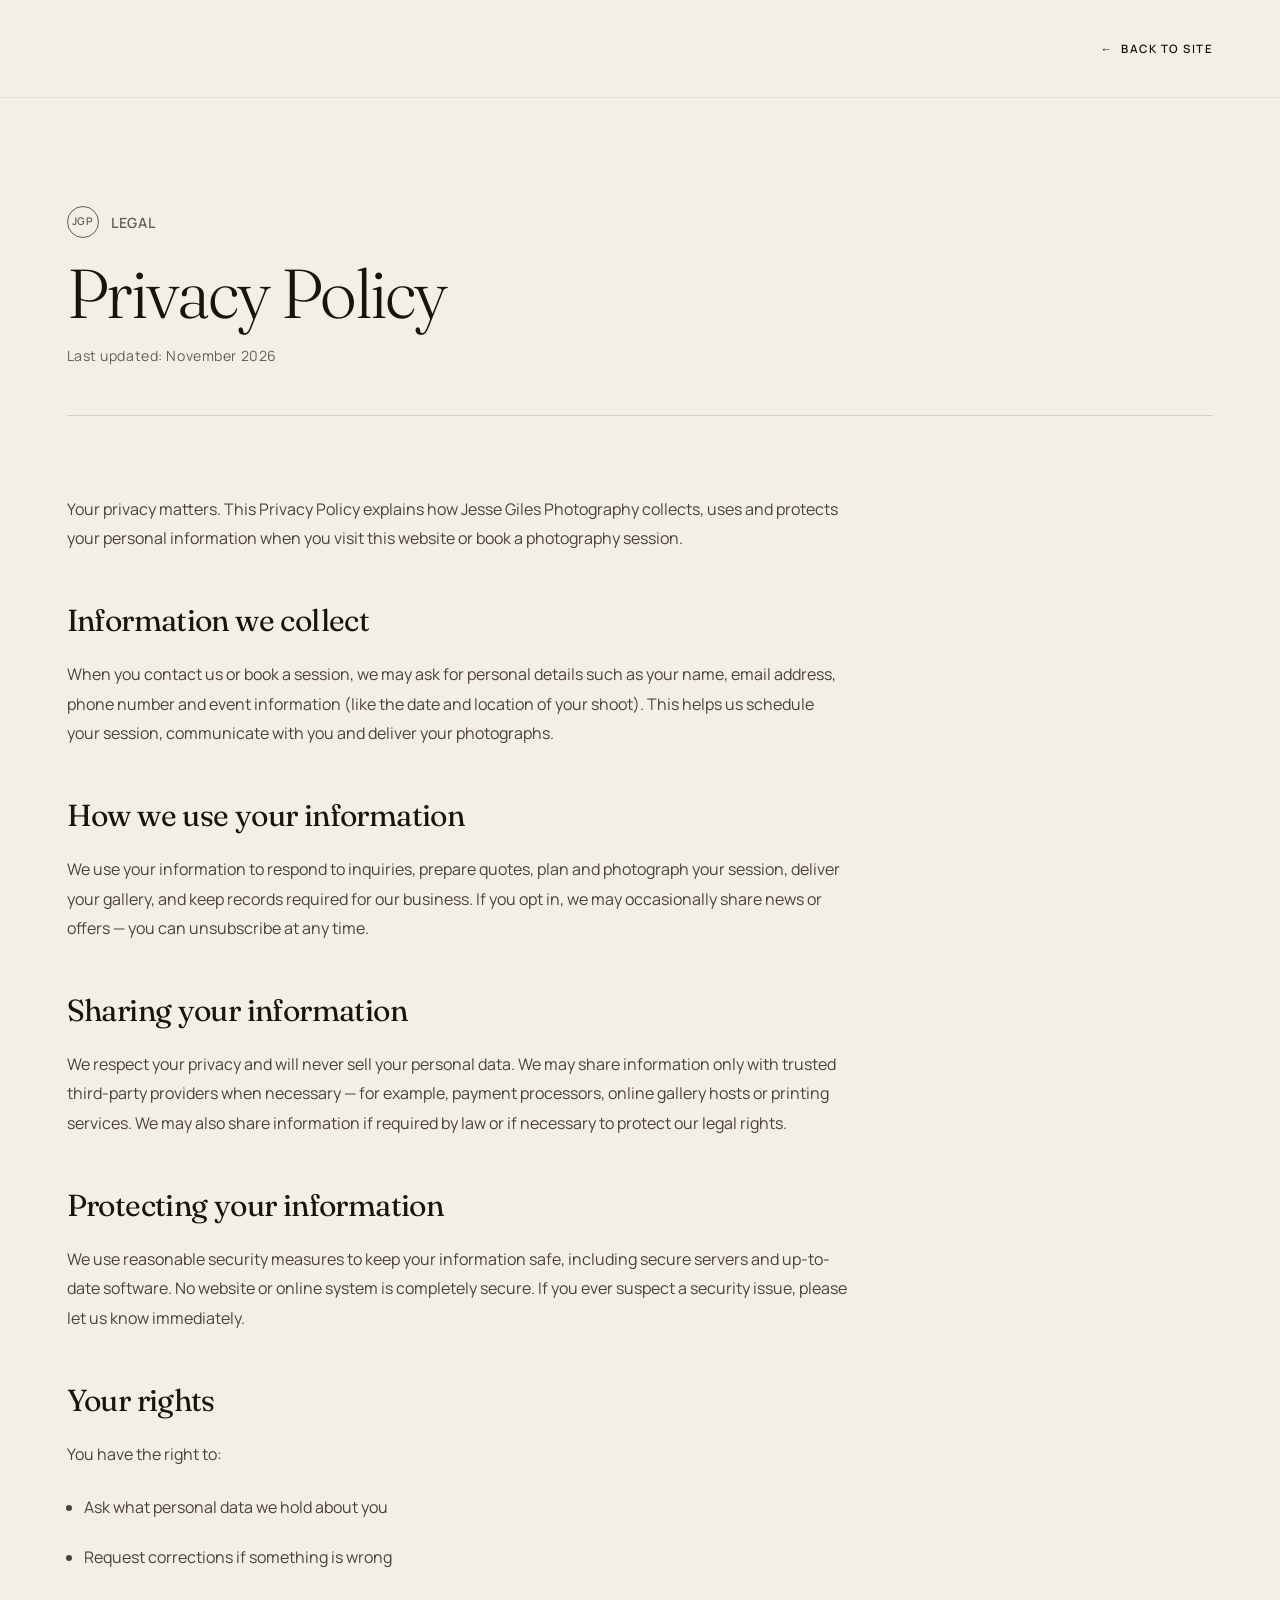
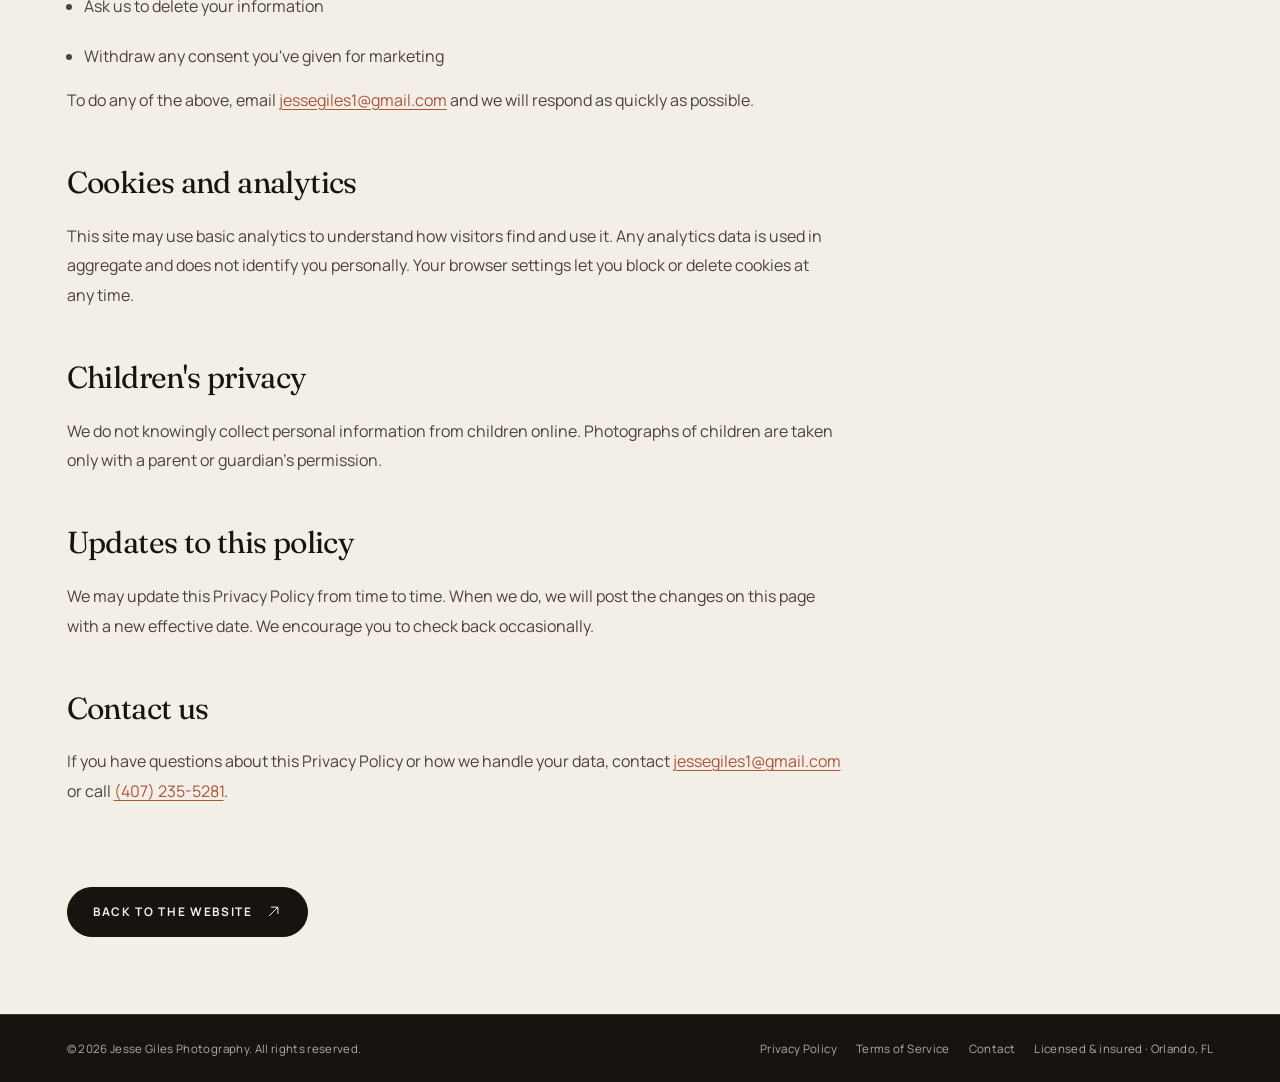
==== commit 4eccfad1: "updated" ====
--- a/privacy-policy.html
+++ b/privacy-policy.html
@@ -76,7 +76,7 @@
     </div>
   </main>
 
-  <footer class="footer">
+  <footer class="footer pt-0">
     <div class="shell">
       <div class="footer__bottom" style="border-top:0;">
         <p>© 2026 Jesse Giles Photography. All rights reserved.</p>
--- a/assets/css/style.css
+++ b/assets/css/style.css
@@ -256,6 +256,9 @@
   background-size: 140px 140px;
   mix-blend-mode: multiply;
 }
+.pt-0 {
+  padding-top: 0 !important;
+}
 .cursor {
   position: fixed;
   top: 0;
@@ -517,7 +520,7 @@
   display: block;
 }
 .brand--footer .brand__logo {
-  width: clamp(190px, 11vw, 215px);
+  width: clamp(194px, 13vw, 245px);
 }
 
 .nav ul {
@@ -677,9 +680,7 @@
   width: 100%;
   height: 100%;
   object-fit: cover;
-  object-position: center 40%;
-  transform: scale(1.06);
-  filter: saturate(0.92);
+  object-position: center center;
 }
 .hero__veil {
   position: absolute;
@@ -697,6 +698,7 @@
       rgba(169, 85, 60, 0.18),
       rgba(0, 0, 0, 0.6) 60%
     );
+    mix-blend-mode: multiply;
 }
 .hero__content {
   padding-top: calc(var(--header-h) + 3rem);
@@ -2400,7 +2402,7 @@
   line-height: 1.4;
   color: rgba(244, 239, 230, 0.85);
   margin-bottom: 1.2rem;
-  max-width: 22ch;
+  max-width: 24ch;
 }
 
 .footer__bottom {
@@ -2962,6 +2964,14 @@
   .about__quote p {
     font-size: 1.15rem;
   }
+  .footer__top{
+    position: relative;
+  }
+  .footer__top-btn{
+    position: absolute;
+    right: 0;
+    top: 1rem;
+  }
 }
 
 @media (max-width: 380px) {
